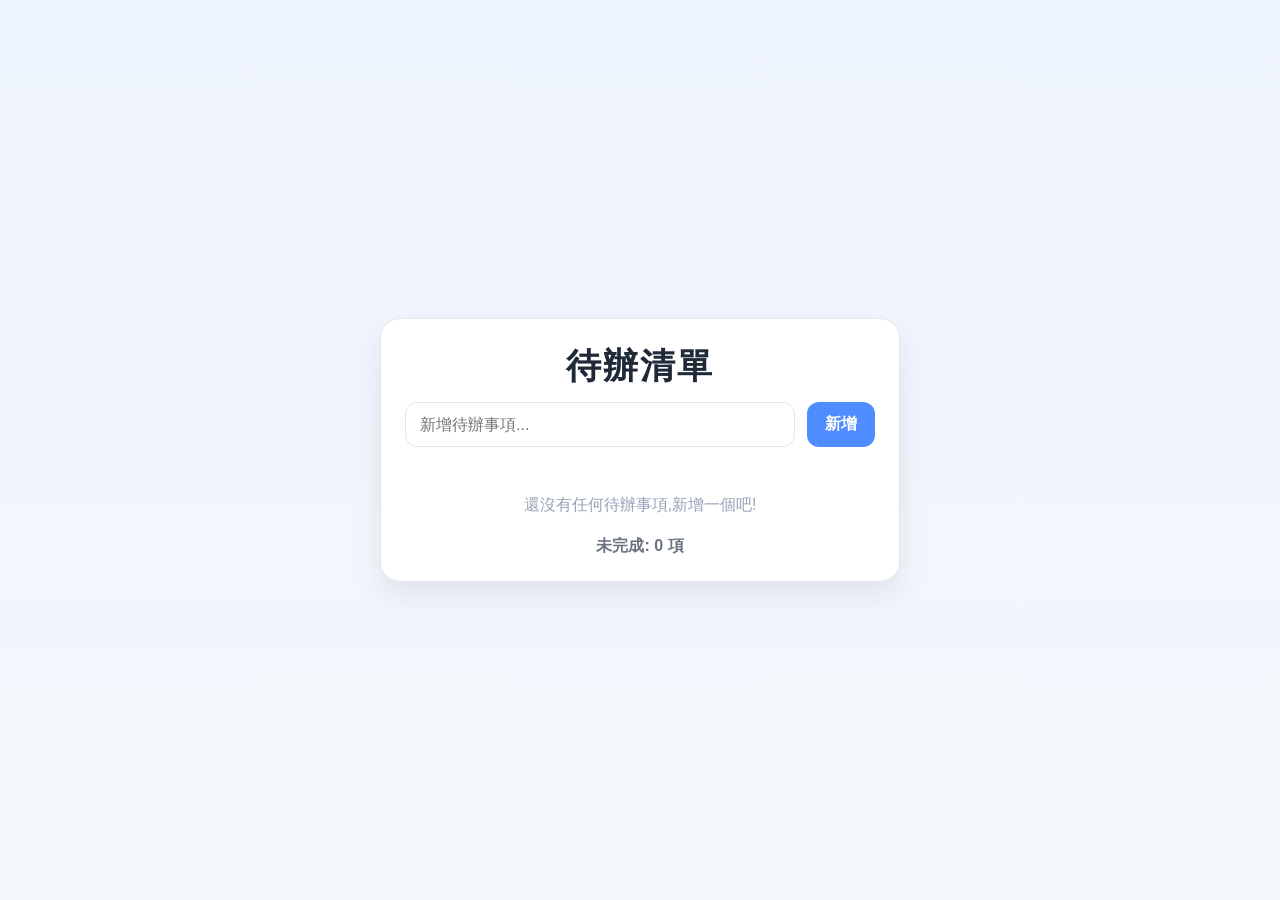
==== index.html @ 496a8286 "step 1: 用 Agent Mode 建立待辦清單 App" ====
<!DOCTYPE html>
<html lang="zh-Hant">
  <head>
    <meta charset="UTF-8" />
    <meta name="viewport" content="width=device-width, initial-scale=1.0" />
    <title>待辦清單</title>
    <link rel="stylesheet" href="styles.css" />
  </head>
  <body>
    <main class="app" aria-label="待辦清單應用程式">
      <section class="todo-card">
        <header class="todo-header">
          <h1>待辦清單</h1>
        </header>

        <form id="todo-form" class="todo-form" autocomplete="off">
          <label class="sr-only" for="todo-input">新增待辦事項</label>
          <input
            id="todo-input"
            type="text"
            name="todo"
            placeholder="新增待辦事項..."
            maxlength="200"
          />
          <button type="submit">新增</button>
        </form>

        <ul id="todo-list" class="todo-list" aria-live="polite"></ul>

        <div id="empty-state" class="empty-state" hidden>
          還沒有任何待辦事項,新增一個吧!
        </div>

        <footer class="todo-footer">
          <span id="todo-count">未完成: 0 項</span>
        </footer>
      </section>
    </main>

    <script src="app.js"></script>
  </body>
</html>
---- styles.css ----
:root {
  --bg-color: #f4f7fb;
  --card-color: #ffffff;
  --primary-color: #4f8cff;
  --primary-dark: #3b75eb;
  --text-color: #1f2937;
  --muted-color: #6b7280;
  --border-color: #e5e7eb;
  --shadow-color: rgba(15, 23, 42, 0.08);
  --danger-color: #ef4444;
  --danger-soft: #fee2e2;
  --completed-color: #9ca3af;
  --empty-color: #94a3b8;
}

* {
  box-sizing: border-box;
}

html,
body {
  margin: 0;
  min-height: 100%;
  font-family: "Microsoft JhengHei", "PingFang TC", "Segoe UI", sans-serif;
  background: linear-gradient(180deg, #eef4ff 0%, var(--bg-color) 100%);
  color: var(--text-color);
}

body {
  display: flex;
  align-items: center;
  justify-content: center;
  min-height: 100vh;
  padding: 24px 16px;
}

.app {
  width: 100%;
  display: flex;
  justify-content: center;
}

.todo-card {
  width: min(100%, 520px);
  background: var(--card-color);
  border: 1px solid var(--border-color);
  border-radius: 20px;
  box-shadow: 0 14px 30px var(--shadow-color);
  overflow: hidden;
}

.todo-header {
  padding: 24px 24px 12px;
}

.todo-header h1 {
  margin: 0;
  font-size: clamp(1.8rem, 3vw, 2.2rem);
  text-align: center;
  letter-spacing: 0.05em;
}

.todo-form {
  display: flex;
  gap: 12px;
  padding: 0 24px 20px;
}

.todo-form input {
  flex: 1;
  min-width: 0;
  padding: 12px 14px;
  border: 1px solid var(--border-color);
  border-radius: 12px;
  font-size: 1rem;
  outline: none;
  transition: border-color 0.2s ease, box-shadow 0.2s ease;
}

.todo-form input:focus {
  border-color: var(--primary-color);
  box-shadow: 0 0 0 4px rgba(79, 140, 255, 0.12);
}

.todo-form button {
  border: none;
  border-radius: 12px;
  background: var(--primary-color);
  color: #fff;
  font-size: 1rem;
  font-weight: 600;
  padding: 12px 18px;
  cursor: pointer;
  transition: background-color 0.2s ease, transform 0.2s ease;
}

.todo-form button:hover {
  background: var(--primary-dark);
}

.todo-form button:active {
  transform: translateY(1px);
}

.todo-list {
  list-style: none;
  margin: 0;
  padding: 0 16px 8px;
}

.todo-item {
  display: flex;
  align-items: center;
  gap: 12px;
  padding: 12px 8px;
  border-bottom: 1px solid var(--border-color);
}

.todo-item:last-child {
  border-bottom: none;
}

.todo-item input[type="checkbox"] {
  width: 20px;
  height: 20px;
  accent-color: var(--primary-color);
  cursor: pointer;
  flex-shrink: 0;
}

.todo-text {
  flex: 1;
  min-width: 0;
  font-size: 1rem;
  line-height: 1.5;
  word-break: break-word;
  transition: color 0.2s ease, opacity 0.2s ease, text-decoration 0.2s ease;
}

.todo-item.completed .todo-text {
  color: var(--completed-color);
  text-decoration: line-through;
  opacity: 0.7;
}

.delete-btn {
  border: none;
  border-radius: 10px;
  background: var(--danger-soft);
  color: var(--danger-color);
  padding: 8px 10px;
  font-size: 0.85rem;
  font-weight: 700;
  cursor: pointer;
  transition: opacity 0.2s ease, transform 0.2s ease;
}

.delete-btn:hover {
  opacity: 0.9;
}

.delete-btn:active {
  transform: translateY(1px);
}

.empty-state {
  padding: 20px 24px 0;
  text-align: center;
  color: var(--empty-color);
  font-size: 0.98rem;
}

.todo-footer {
  padding: 20px 24px 24px;
  color: var(--muted-color);
  font-weight: 600;
  text-align: center;
}

.sr-only {
  position: absolute;
  width: 1px;
  height: 1px;
  padding: 0;
  margin: -1px;
  overflow: hidden;
  clip: rect(0, 0, 0, 0);
  white-space: nowrap;
  border: 0;
}

@media (max-width: 480px) {
  body {
    padding: 16px 12px;
  }

  .todo-header,
  .todo-form,
  .todo-footer,
  .empty-state {
    padding-left: 16px;
    padding-right: 16px;
  }

  .todo-form {
    flex-direction: column;
  }

  .todo-form button {
    width: 100%;
  }

  .todo-item {
    gap: 10px;
    padding-left: 6px;
    padding-right: 6px;
  }

  .delete-btn {
    padding: 8px 9px;
  }
}
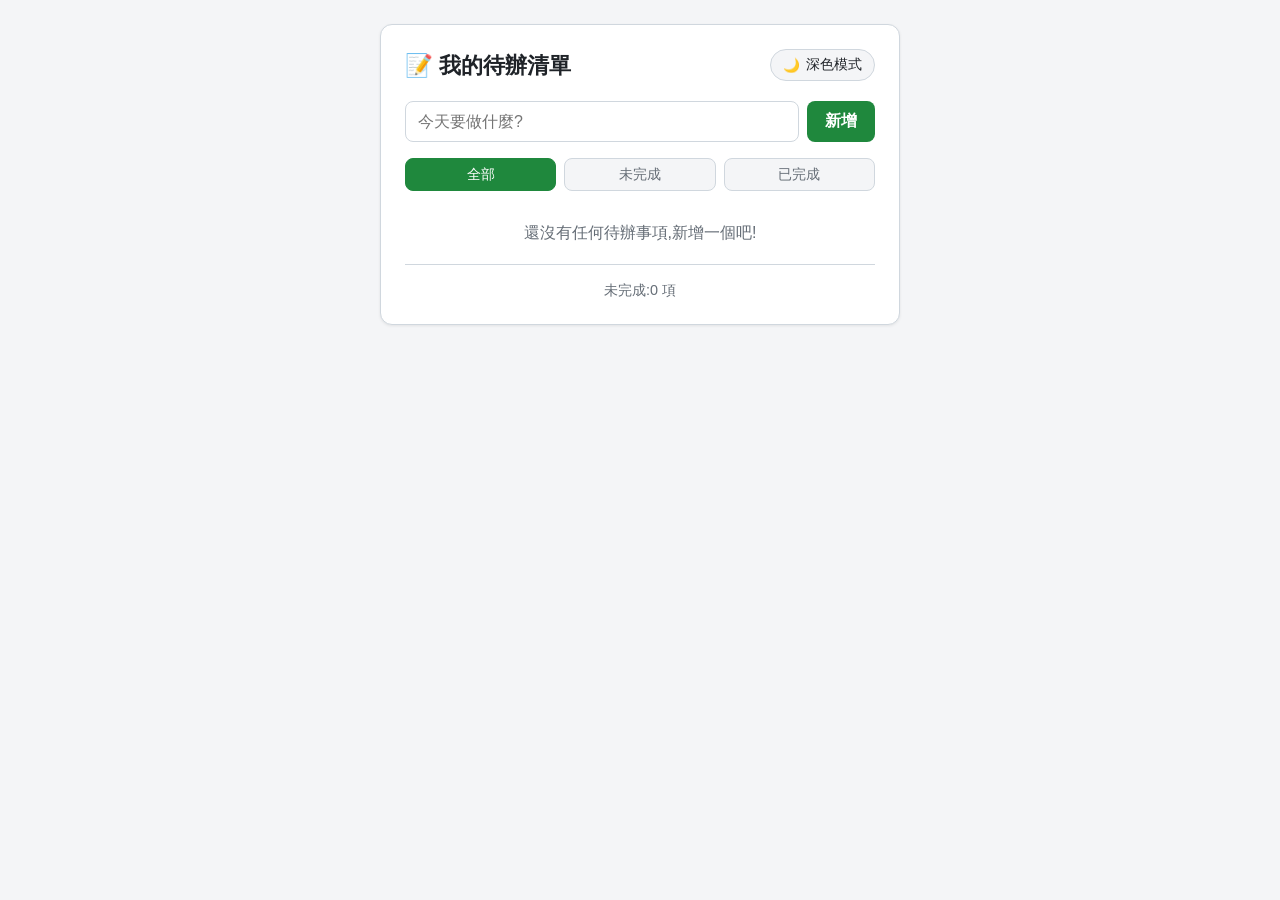
==== commit 2396e6f5: "step 2: 加上深色模式與篩選,並練習還原" ====
--- a/index.html
+++ b/index.html
@@ -1,42 +1,54 @@
 <!DOCTYPE html>
 <html lang="zh-Hant">
-  <head>
-    <meta charset="UTF-8" />
-    <meta name="viewport" content="width=device-width, initial-scale=1.0" />
-    <title>待辦清單</title>
-    <link rel="stylesheet" href="styles.css" />
-  </head>
-  <body>
-    <main class="app" aria-label="待辦清單應用程式">
-      <section class="todo-card">
-        <header class="todo-header">
-          <h1>待辦清單</h1>
-        </header>
+<head>
+  <meta charset="UTF-8">
+  <meta name="viewport" content="width=device-width, initial-scale=1.0">
+  <title>我的待辦清單</title>
+  <link rel="stylesheet" href="styles.css">
+</head>
+<body>
+  <main class="app">
+    <header class="app-header">
+      <h1>📝 我的待辦清單</h1>
+      <!-- 深色模式切換 -->
+      <button id="theme-toggle" type="button" class="btn-theme" aria-pressed="false">
+        <span id="theme-icon">🌙</span>
+        <span id="theme-label">深色模式</span>
+      </button>
+    </header>
 
-        <form id="todo-form" class="todo-form" autocomplete="off">
-          <label class="sr-only" for="todo-input">新增待辦事項</label>
-          <input
-            id="todo-input"
-            type="text"
-            name="todo"
-            placeholder="新增待辦事項..."
-            maxlength="200"
-          />
-          <button type="submit">新增</button>
-        </form>
+    <!-- 新增待辦的表單 -->
+    <form id="todo-form" class="todo-form" autocomplete="off">
+      <label class="sr-only" for="todo-input">待辦事項內容</label>
+      <input
+        id="todo-input"
+        class="todo-input"
+        type="text"
+        placeholder="今天要做什麼?"
+        maxlength="100"
+        required
+      >
+      <button type="submit" class="btn-add">新增</button>
+    </form>
 
-        <ul id="todo-list" class="todo-list" aria-live="polite"></ul>
+    <!-- 篩選:全部 / 未完成 / 已完成 -->
+    <div class="filters" role="group" aria-label="篩選待辦事項">
+      <button type="button" class="btn-filter is-active" data-filter="all" aria-pressed="true">全部</button>
+      <button type="button" class="btn-filter" data-filter="active" aria-pressed="false">未完成</button>
+      <button type="button" class="btn-filter" data-filter="completed" aria-pressed="false">已完成</button>
+    </div>
 
-        <div id="empty-state" class="empty-state" hidden>
-          還沒有任何待辦事項,新增一個吧!
-        </div>
+    <!-- 待辦清單本體,內容由 app.js 動態產生 -->
+    <ul id="todo-list" class="todo-list" aria-live="polite"></ul>
 
-        <footer class="todo-footer">
-          <span id="todo-count">未完成: 0 項</span>
-        </footer>
-      </section>
-    </main>
+    <!-- 清單為空時顯示的提示 -->
+    <p id="empty-state" class="empty-state" hidden>還沒有任何待辦事項,新增一個吧!</p>
 
-    <script src="app.js"></script>
-  </body>
+    <footer class="app-footer">
+      <span id="remaining-count">未完成:0 項</span>
+    </footer>
+  </main>
+
+  <script src="app.js"></script>
+</body>
 </html>
--- a/styles.css
+++ b/styles.css
@@ -1,182 +1,250 @@
-:root {
-  --bg-color: #f4f7fb;
-  --card-color: #ffffff;
-  --primary-color: #4f8cff;
-  --primary-dark: #3b75eb;
-  --text-color: #1f2937;
-  --muted-color: #6b7280;
-  --border-color: #e5e7eb;
-  --shadow-color: rgba(15, 23, 42, 0.08);
-  --danger-color: #ef4444;
-  --danger-soft: #fee2e2;
-  --completed-color: #9ca3af;
-  --empty-color: #94a3b8;
-}
-
+/* ---------- 基本設定 ---------- */
 * {
   box-sizing: border-box;
 }
 
-html,
+/* 淺色(預設)配色 */
+:root {
+  --bg: #f4f5f7;
+  --surface: #ffffff;
+  --surface-alt: #f4f5f7;
+  --text: #1f2328;
+  --text-muted: #656d76;
+  --border: #d0d7de;
+  --accent: #1f883d;
+  --accent-hover: #1a7f37;
+  --danger: #cf222e;
+  --danger-soft: rgba(207, 34, 46, 0.1);
+  --shadow: rgba(0, 0, 0, 0.08);
+}
+
+/* 深色配色:兩種情況都要涵蓋 —— */
+/* (1) 使用者沒手動選過,跟隨作業系統設定 */
+@media (prefers-color-scheme: dark) {
+  :root:not([data-theme="light"]) {
+    --bg: #0d1117;
+    --surface: #161b22;
+    --surface-alt: #0d1117;
+    --text: #e6edf3;
+    --text-muted: #8b949e;
+    --border: #30363d;
+    --accent: #238636;
+    --accent-hover: #2ea043;
+    --danger: #f85149;
+    --danger-soft: rgba(248, 81, 73, 0.15);
+    --shadow: rgba(0, 0, 0, 0.4);
+  }
+}
+
+/* (2) 使用者按了切換按鈕,手動選擇優先於系統設定 */
+:root[data-theme="dark"] {
+  --bg: #0d1117;
+  --surface: #161b22;
+  --surface-alt: #0d1117;
+  --text: #e6edf3;
+  --text-muted: #8b949e;
+  --border: #30363d;
+  --accent: #238636;
+  --accent-hover: #2ea043;
+  --danger: #f85149;
+  --danger-soft: rgba(248, 81, 73, 0.15);
+  --shadow: rgba(0, 0, 0, 0.4);
+}
+
 body {
   margin: 0;
-  min-height: 100%;
-  font-family: "Microsoft JhengHei", "PingFang TC", "Segoe UI", sans-serif;
-  background: linear-gradient(180deg, #eef4ff 0%, var(--bg-color) 100%);
-  color: var(--text-color);
-}
-
-body {
-  display: flex;
-  align-items: center;
+  padding: 24px 16px;
+  min-height: 100vh;
+  font-family: "Noto Sans TC", -apple-system, BlinkMacSystemFont, "Segoe UI", sans-serif;
+  background: var(--bg);
+  color: var(--text);
+  display: flex;
   justify-content: center;
-  min-height: 100vh;
-  padding: 24px 16px;
-}
-
+  align-items: flex-start;
+}
+
+/* ---------- 版面容器(置中、RWD) ---------- */
 .app {
   width: 100%;
-  display: flex;
-  justify-content: center;
-}
-
-.todo-card {
-  width: min(100%, 520px);
-  background: var(--card-color);
-  border: 1px solid var(--border-color);
-  border-radius: 20px;
-  box-shadow: 0 14px 30px var(--shadow-color);
-  overflow: hidden;
-}
-
-.todo-header {
-  padding: 24px 24px 12px;
-}
-
-.todo-header h1 {
+  max-width: 520px;
+  background: var(--surface);
+  border: 1px solid var(--border);
+  border-radius: 12px;
+  padding: 24px;
+  box-shadow: 0 1px 3px var(--shadow);
+}
+
+.app-header {
+  display: flex;
+  align-items: center;
+  justify-content: space-between;
+  gap: 12px;
+  margin-bottom: 20px;
+}
+
+h1 {
   margin: 0;
-  font-size: clamp(1.8rem, 3vw, 2.2rem);
-  text-align: center;
-  letter-spacing: 0.05em;
-}
-
+  font-size: 1.4rem;
+}
+
+/* ---------- 深色模式切換按鈕 ---------- */
+.btn-theme {
+  display: inline-flex;
+  align-items: center;
+  gap: 6px;
+  flex-shrink: 0;
+  padding: 6px 12px;
+  font-size: 0.85rem;
+  color: var(--text);
+  background: var(--surface-alt);
+  border: 1px solid var(--border);
+  border-radius: 999px;
+  cursor: pointer;
+}
+
+.btn-theme:hover {
+  border-color: var(--accent);
+}
+
+/* ---------- 新增表單 ---------- */
 .todo-form {
   display: flex;
-  gap: 12px;
-  padding: 0 24px 20px;
-}
-
-.todo-form input {
+  gap: 8px;
+  margin-bottom: 16px;
+}
+
+.todo-input {
   flex: 1;
   min-width: 0;
-  padding: 12px 14px;
-  border: 1px solid var(--border-color);
-  border-radius: 12px;
+  padding: 10px 12px;
   font-size: 1rem;
-  outline: none;
-  transition: border-color 0.2s ease, box-shadow 0.2s ease;
-}
-
-.todo-form input:focus {
-  border-color: var(--primary-color);
-  box-shadow: 0 0 0 4px rgba(79, 140, 255, 0.12);
-}
-
-.todo-form button {
-  border: none;
-  border-radius: 12px;
-  background: var(--primary-color);
-  color: #fff;
+  color: var(--text);
+  background: var(--surface);
+  border: 1px solid var(--border);
+  border-radius: 8px;
+}
+
+.todo-input:focus-visible {
+  outline: 2px solid var(--accent);
+  outline-offset: 1px;
+}
+
+.btn-add {
+  padding: 10px 18px;
   font-size: 1rem;
   font-weight: 600;
-  padding: 12px 18px;
-  cursor: pointer;
-  transition: background-color 0.2s ease, transform 0.2s ease;
-}
-
-.todo-form button:hover {
-  background: var(--primary-dark);
-}
-
-.todo-form button:active {
-  transform: translateY(1px);
-}
-
+  color: #fff;
+  background: var(--accent);
+  border: none;
+  border-radius: 8px;
+  cursor: pointer;
+}
+
+.btn-add:hover {
+  background: var(--accent-hover);
+}
+
+/* ---------- 篩選按鈕 ---------- */
+.filters {
+  display: flex;
+  gap: 8px;
+  margin-bottom: 16px;
+}
+
+.btn-filter {
+  flex: 1;
+  padding: 6px 10px;
+  font-size: 0.9rem;
+  color: var(--text-muted);
+  background: var(--surface-alt);
+  border: 1px solid var(--border);
+  border-radius: 8px;
+  cursor: pointer;
+}
+
+.btn-filter:hover {
+  color: var(--text);
+}
+
+.btn-filter.is-active {
+  color: #fff;
+  background: var(--accent);
+  border-color: var(--accent);
+}
+
+/* ---------- 清單 ---------- */
 .todo-list {
   list-style: none;
   margin: 0;
-  padding: 0 16px 8px;
+  padding: 0;
+  display: flex;
+  flex-direction: column;
+  gap: 8px;
 }
 
 .todo-item {
   display: flex;
   align-items: center;
-  gap: 12px;
-  padding: 12px 8px;
-  border-bottom: 1px solid var(--border-color);
-}
-
-.todo-item:last-child {
-  border-bottom: none;
+  gap: 10px;
+  padding: 10px 12px;
+  background: var(--surface-alt);
+  border: 1px solid var(--border);
+  border-radius: 8px;
 }
 
 .todo-item input[type="checkbox"] {
-  width: 20px;
-  height: 20px;
-  accent-color: var(--primary-color);
-  cursor: pointer;
+  width: 18px;
+  height: 18px;
   flex-shrink: 0;
+  cursor: pointer;
+  accent-color: var(--accent);
 }
 
 .todo-text {
   flex: 1;
   min-width: 0;
+  word-break: break-word;
+}
+
+/* 已完成的樣式:刪除線 + 淡化 */
+.todo-item.completed .todo-text {
+  text-decoration: line-through;
+  color: var(--text-muted);
+}
+
+.btn-delete {
+  flex-shrink: 0;
+  padding: 4px 8px;
   font-size: 1rem;
-  line-height: 1.5;
-  word-break: break-word;
-  transition: color 0.2s ease, opacity 0.2s ease, text-decoration 0.2s ease;
-}
-
-.todo-item.completed .todo-text {
-  color: var(--completed-color);
-  text-decoration: line-through;
-  opacity: 0.7;
-}
-
-.delete-btn {
+  line-height: 1;
+  color: var(--danger);
+  background: transparent;
   border: none;
-  border-radius: 10px;
+  border-radius: 6px;
+  cursor: pointer;
+}
+
+.btn-delete:hover {
   background: var(--danger-soft);
-  color: var(--danger-color);
-  padding: 8px 10px;
-  font-size: 0.85rem;
-  font-weight: 700;
-  cursor: pointer;
-  transition: opacity 0.2s ease, transform 0.2s ease;
-}
-
-.delete-btn:hover {
-  opacity: 0.9;
-}
-
-.delete-btn:active {
-  transform: translateY(1px);
-}
-
+}
+
+/* ---------- 空狀態與頁尾 ---------- */
 .empty-state {
-  padding: 20px 24px 0;
+  margin: 16px 0 0;
   text-align: center;
-  color: var(--empty-color);
-  font-size: 0.98rem;
-}
-
-.todo-footer {
-  padding: 20px 24px 24px;
-  color: var(--muted-color);
-  font-weight: 600;
+  color: var(--text-muted);
+}
+
+.app-footer {
+  margin-top: 20px;
+  padding-top: 16px;
+  border-top: 1px solid var(--border);
   text-align: center;
-}
-
+  font-size: 0.9rem;
+  color: var(--text-muted);
+}
+
+/* ---------- 無障礙:僅供螢幕閱讀器 ---------- */
 .sr-only {
   position: absolute;
   width: 1px;
@@ -189,34 +257,18 @@
   border: 0;
 }
 
-@media (max-width: 480px) {
-  body {
-    padding: 16px 12px;
-  }
-
-  .todo-header,
-  .todo-form,
-  .todo-footer,
-  .empty-state {
-    padding-left: 16px;
-    padding-right: 16px;
+/* ---------- 小螢幕微調 ---------- */
+@media (max-width: 420px) {
+  .app {
+    padding: 16px;
+  }
+
+  .app-header {
+    flex-direction: column;
+    align-items: stretch;
   }
 
   .todo-form {
     flex-direction: column;
   }
-
-  .todo-form button {
-    width: 100%;
-  }
-
-  .todo-item {
-    gap: 10px;
-    padding-left: 6px;
-    padding-right: 6px;
-  }
-
-  .delete-btn {
-    padding: 8px 9px;
-  }
-}
+}
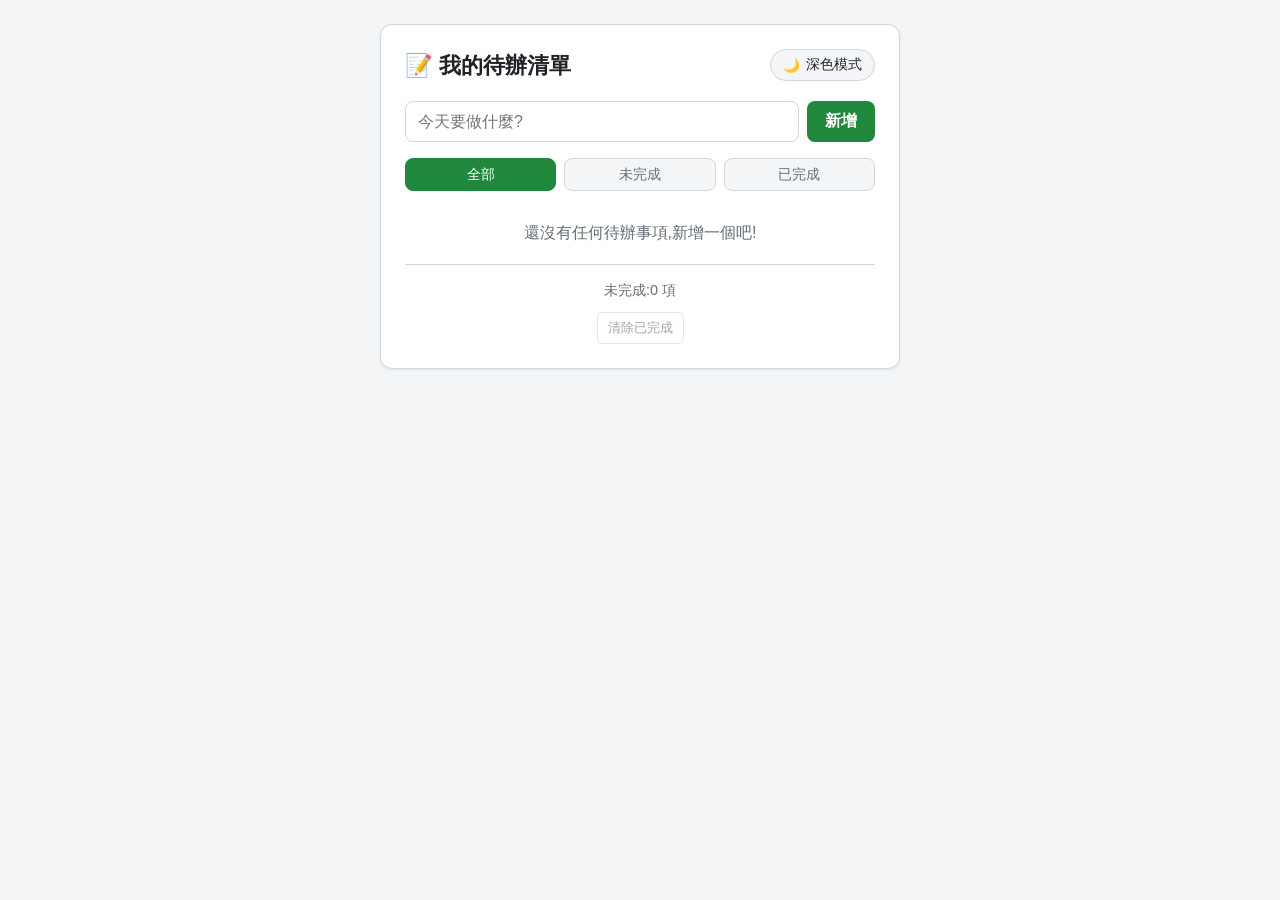
==== commit 146eb4d1: "fix: 新增清除已完成按鈕 (#4)" ====
--- a/index.html
+++ b/index.html
@@ -46,6 +46,13 @@
 
     <footer class="app-footer">
       <span id="remaining-count">未完成:0 項</span>
+      <button
+        id="clear-completed"
+        class="btn-clear-completed"
+        type="button"
+        aria-label="清除所有已完成事項"
+        disabled
+      >清除已完成</button>
     </footer>
   </main>
 
--- a/styles.css
+++ b/styles.css
@@ -244,6 +244,29 @@
   color: var(--text-muted);
 }
 
+.btn-clear-completed {
+  display: block;
+  margin: 12px auto 0;
+  padding: 6px 10px;
+  color: var(--danger);
+  background: transparent;
+  border: 1px solid var(--danger);
+  border-radius: 6px;
+  cursor: pointer;
+}
+
+.btn-clear-completed:hover:not(:disabled) {
+  color: var(--surface);
+  background: var(--danger);
+}
+
+.btn-clear-completed:disabled {
+  border-color: var(--border);
+  color: var(--text-muted);
+  cursor: not-allowed;
+  opacity: 0.6;
+}
+
 /* ---------- 無障礙:僅供螢幕閱讀器 ---------- */
 .sr-only {
   position: absolute;
